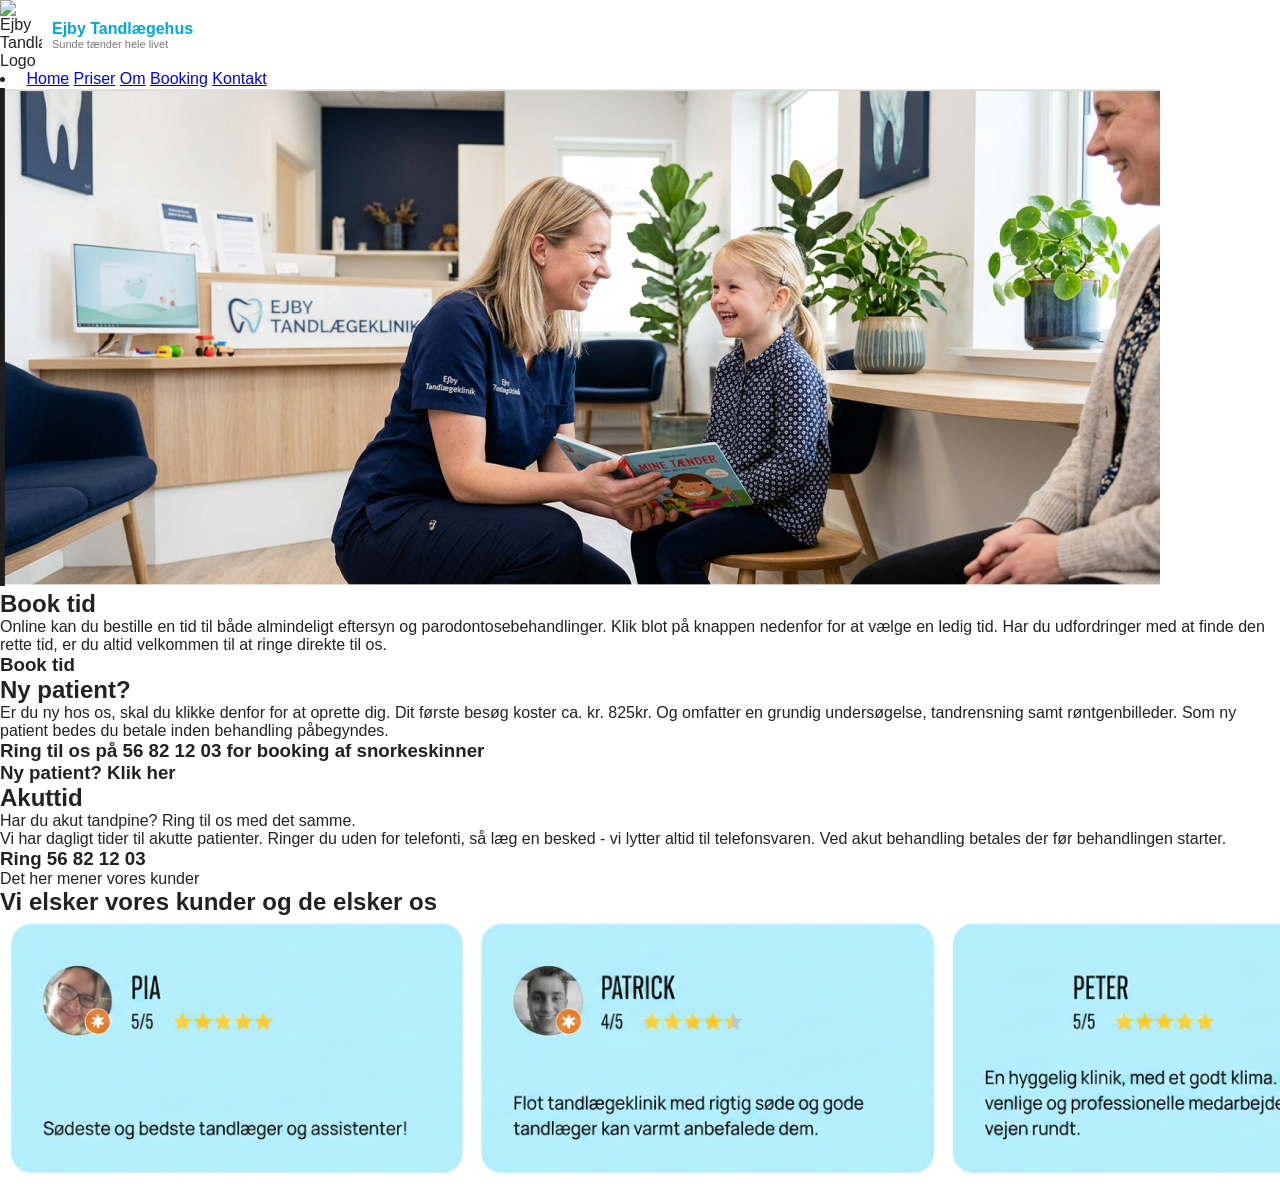
==== booking.html @ b9e82856 "ny" ====
<!doctype html>
<html lang="da">
  <head>
    <meta charset="UTF-8" />
    <meta name="viewport" content="width=device-width, initial-scale=1.0" />
    <title>ejbytandklinik</title>
    <link rel="stylesheet" href="css/style.css" />
  </head>
  <header>
    <div class="container nav-container">
      <div class="logo">
        <img src="images/logo.png" alt="Ejby Tandlægehus Logo" />
        <div class="logo-text">
          <h1>Ejby Tandlægehus</h1>
          <p>Sunde tænder hele livet</p>
        </div>
      </div>

      <nav>
        <li>
          <a href="index.html"><img src="" alt="" /></a>
          <a href="index.html">Home</a>
          <a href="priser.html">Priser</a>
          <a href="om.html">Om</a>
          <a href="booking.html">Booking</a>
          <a href="kontakt.html">Kontakt</a>
        </li>
      </nav>
    </div>
  </header>
  <body>
    <img src="booking.img" alt="bookingbillede" />
    <section>
      <h2>Book tid</h2>
      <p>
        Online kan du bestille en tid til både almindeligt eftersyn og parodontosebehandlinger. Klik blot på knappen nedenfor for at vælge en ledig tid. Har du udfordringer med at finde den rette tid, er du altid velkommen til at ringe direkte til
        os.
      </p>
      <div>
        <h3>Book tid</h3>
      </div>
    </section>
    <section>
      <section>
        <h2>Ny patient?</h2>
        <p>Er du ny hos os, skal du klikke denfor for at oprette dig. Dit første besøg koster ca. kr. 825kr. Og omfatter en grundig undersøgelse, tandrensning samt røntgenbilleder. Som ny patient bedes du betale inden behandling påbegyndes.</p>
        <h3>Ring til os på 56 82 12 03 for booking af snorkeskinner</h3>
        <div>
          <h3>Ny patient? Klik her</h3>
        </div>
      </section>

      <section>
        <h2>Akuttid</h2>
        <p>Har du akut tandpine? Ring til os med det samme.</p>
        <p>Vi har dagligt tider til akutte patienter. Ringer du uden for telefonti, så læg en besked - vi lytter altid til telefonsvaren. Ved akut behandling betales der før behandlingen starter.</p>
        <div>
          <h3>Ring 56 82 12 03</h3>
        </div>
      </section>
      <p>Det her mener vores kunder</p>
      <h1>Vi elsker vores kunder og de elsker os</h1>
      <img src="Skærmbillede 2026-05-21 kl. 14.10.11.png" alt="skærmbillede" />
    </section>
  </body>
</html>
---- css/style.css ----
* {
  margin: 0;
  padding: 0;
  box-sizing: border-box;
}

body {
  font-family: Arial, sans-serif;
  background: #ffffff;
  color: #222;
}

/* MOBILE FIRST */

/* HEADER */
.header {
  display: flex;
  justify-content: space-between;
  align-items: center;
  padding: 16px;
  background: white;
  border-bottom: 1px solid #ddd;
}

.logo {
  display: flex;
  align-items: center;
  gap: 10px;
}

.logo img {
  width: 42px;
  height: auto;
}

.logo-text h1 {
  font-size: 16px;
  color: #00a8d8;
}

.logo-text p {
  font-size: 11px;
  color: #777;
}

/* BURGER MENU */
.menu-btn {
  font-size: 28px;
  background: none;
  border: none;
  cursor: pointer;
}

/* DESKTOP NAV skjult på mobil */
.desktop-nav {
  display: none;
}

/* HERO */
.hero {
  width: 100%;
}

.hero img {
  width: 100%;
  display: block;
  object-fit: cover;
}

.hero-card {
  padding: 24px 16px;
  text-align: center;
  background: white;
}

.hero-card h2 {
  font-size: 26px;
  margin-bottom: 16px;
  line-height: 1.3;
}

.hero-card p {
  font-size: 15px;
  color: #444;
  line-height: 1.6;
  margin-bottom: 24px;
}

.hero-buttons {
  display: flex;
  flex-direction: column;
  gap: 12px;
}

.primary-btn {
  display: block;
  background: #00b7e5;
  color: white;
  text-decoration: none;
  padding: 14px;
  border-radius: 999px;
  font-weight: bold;
  transition: 0.3s;
}

.primary-btn:hover {
  background: #0097bf;
}

/* FOOTER */
footer {
  padding: 20px;
  text-align: center;
  background: #f5f5f5;
}

footer p {
  font-size: 11px;
  color: #777;
  line-height: 1.6;
}

/* TABLET */
@media (min-width: 768px) {
  .hero {
    position: relative;
  }

  .hero-card {
    max-width: 520px;
    margin: -80px auto 0;
    background: rgba(230, 230, 230, 0.95);
    padding: 40px;
    position: relative;
    z-index: 2;
  }

  .hero-card h2 {
    font-size: 34px;
  }

  .hero-buttons {
    max-width: 300px;
    margin: 0 auto;
  }
}

/* DESKTOP */
@media (min-width: 1024px) {
  .header {
    max-width: 1200px;
    margin: 0 auto;
    padding: 20px 40px;
  }

  .menu-btn {
    display: none;
  }

  .desktop-nav {
    display: flex;
    align-items: center;
    gap: 28px;
  }

  .desktop-nav a {
    text-decoration: none;
    color: #222;
    font-size: 14px;
    font-weight: bold;
  }

  .booking-btn {
    background: #00b7e5;
    color: white;
    padding: 10px 18px;
    border-radius: 4px;
  }

  .hero {
    max-width: 1200px;
    margin: 0 auto;
  }

  .hero img {
    height: 600px;
    object-fit: cover;
  }

  .hero-card {
    position: absolute;
    left: 50%;
    bottom: 60px;
    transform: translateX(-50%);
    margin: 0;
  }

  footer {
    max-width: 1200px;
    margin: 0 auto;
  }
}

.about-hero img {
  width: 100%;
  display: block;
  object-fit: cover;
}

.about-section {
  background: #f3f3f3;
  padding: 20px 16px 40px;
}

.about-card {
  background: #eeeeee;
  border-radius: 24px;
  padding: 24px;
}

.about-card h2 {
  font-size: 28px;
  margin-bottom: 20px;
  line-height: 1.3;
}

.about-card h3 {
  font-size: 22px;
  margin: 24px 0 16px;
}

.about-card p {
  font-size: 16px;
  line-height: 1.7;
  color: #333;
  margin-bottom: 18px;
}

/* TABLET */
@media (min-width: 768px) {
  .about-section {
    padding: 40px;
  }

  .about-card {
    max-width: 850px;
    margin: 0 auto;
    padding: 50px;
  }

  .about-card h2 {
    font-size: 40px;
  }

  .about-card h3 {
    font-size: 30px;
  }

  .about-card p {
    font-size: 18px;
  }
}

/* DESKTOP */
@media (min-width: 1024px) {
  .about-hero,
  .about-section,
  footer {
    max-width: 1200px;
    margin: 0 auto;
  }

  .about-hero img {
    height: 550px;
    object-fit: cover;
  }

  .about-card {
    padding: 70px;
    border-radius: 30px;
    margin-top: 40px;
    margin-bottom: 40px;
  }

  .about-card h2 {
    font-size: 48px;
  }

  .about-card h3 {
    font-size: 34px;
  }

  .about-card p {
    font-size: 19px;
    max-width: 900px;
  }
}
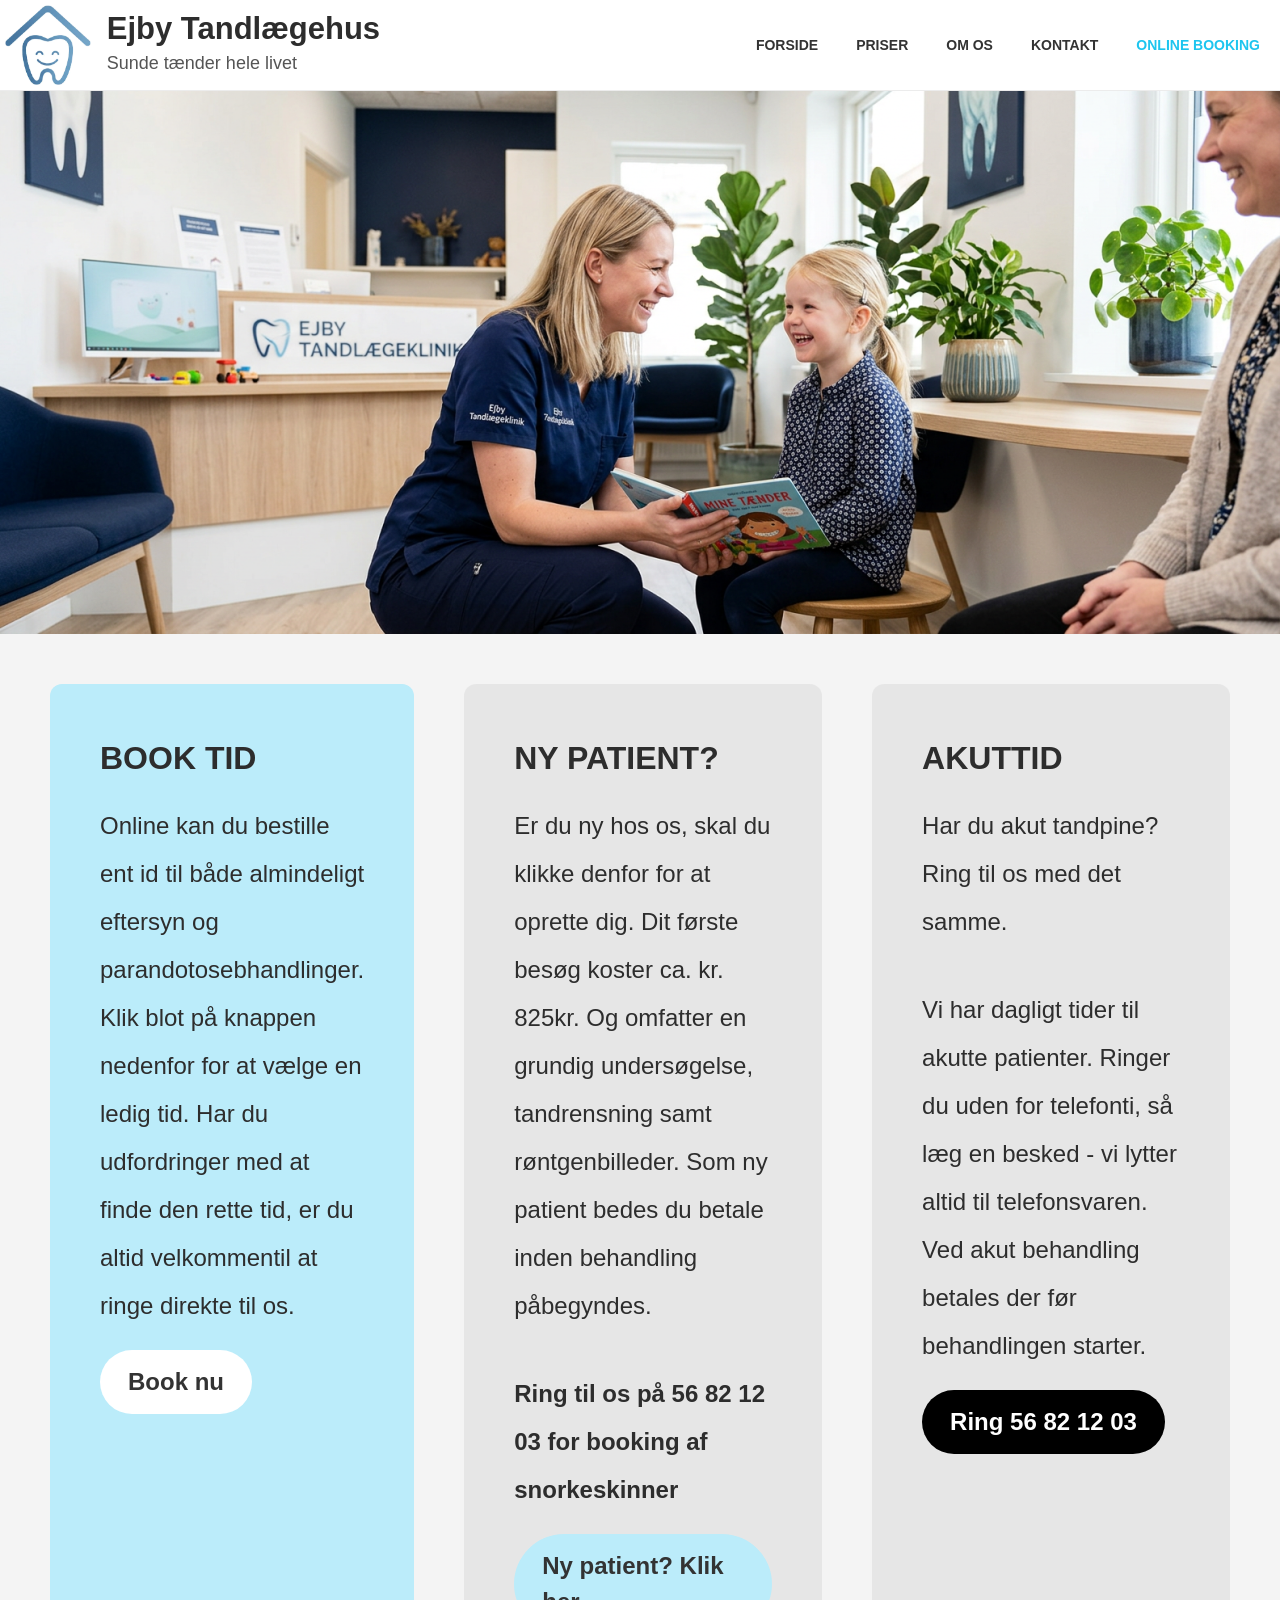
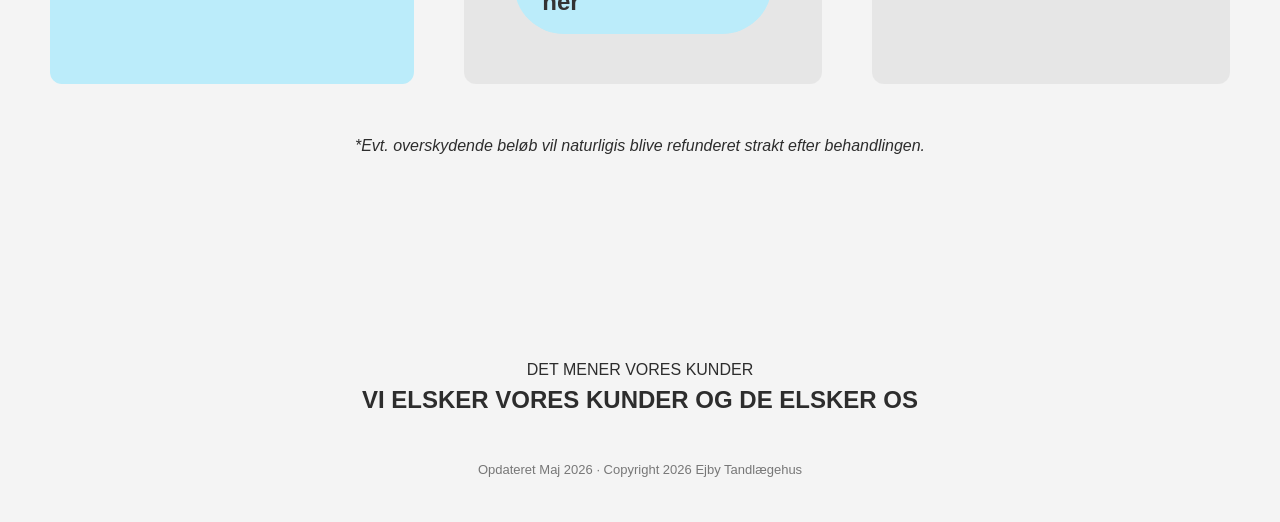
==== commit 0a765664: "css" ====
--- a/booking.html
+++ b/booking.html
@@ -1,66 +1,121 @@
 <!doctype html>
-<html lang="da">
+<html lang="en">
   <head>
     <meta charset="UTF-8" />
     <meta name="viewport" content="width=device-width, initial-scale=1.0" />
-    <title>ejbytandklinik</title>
-    <link rel="stylesheet" href="css/style.css" />
+    <title>Priser</title>
+    <link rel="stylesheet" href="css/priser.css" />
+    <link rel="stylesheet" href="css/booking.css" />
   </head>
-  <header>
-    <div class="container nav-container">
-      <div class="logo">
-        <img src="images/logo.png" alt="Ejby Tandlægehus Logo" />
-        <div class="logo-text">
-          <h1>Ejby Tandlægehus</h1>
-          <p>Sunde tænder hele livet</p>
+
+  <body>
+    <header>
+      <div class="header-container header-inner">
+        <div class="logo">
+          <div>
+            <img src="imgs/nytlogo.png" alt="Ejby Tandlægehus logo" />
+          </div>
+
+          <div class="logo-text">
+            <h1>Ejby Tandlægehus</h1>
+            <p>Sunde tænder hele livet</p>
+          </div>
+        </div>
+
+        <nav>
+          <a href="index.html">Forside</a>
+          <a href="priser.html">Priser</a>
+          <a href="om-os.html">Om os</a>
+          <a href="kontakt.html">Kontakt</a>
+          <a href="booking.html"  class="active" class="booking-btn">Online Booking</a>
+        </nav>
+
+        <div class="mobile-toggle">
+          <span></span>
+          <span></span>
+          <span></span>
         </div>
       </div>
+    </header>
 
-      <nav>
-        <li>
-          <a href="index.html"><img src="" alt="" /></a>
-          <a href="index.html">Home</a>
-          <a href="priser.html">Priser</a>
-          <a href="om.html">Om</a>
-          <a href="booking.html">Booking</a>
-          <a href="kontakt.html">Kontakt</a>
-        </li>
-      </nav>
-    </div>
-  </header>
-  <body>
-    <img src="booking.img" alt="bookingbillede" />
-    <section>
-      <h2>Book tid</h2>
-      <p>
-        Online kan du bestille en tid til både almindeligt eftersyn og parodontosebehandlinger. Klik blot på knappen nedenfor for at vælge en ledig tid. Har du udfordringer med at finde den rette tid, er du altid velkommen til at ringe direkte til
-        os.
+    <main>
+<div class="hero-banner">
+<img src="imgs/omos1.png" alt="venteværelse med læge og patient" />
+</div>
+
+
+
+    <div class="grid3-1">
+
+      <div class="gridblue">
+        <h1>BOOK TID</h1>
+        <p>Online kan du bestille ent id til både almindeligt eftersyn og parandotosebhandlinger. Klik blot på knappen nedenfor for at vælge en ledig tid. Har du udfordringer med at finde den rette tid, er du altid velkommentil at ringe direkte til os.</p>
+        <div class="book-btn"><h2>Book nu</h2></div>
+      </div>
+
+
+      <div class="gridgray">
+        <h1>NY PATIENT?</h1>
+        <p>Er du ny hos os, skal du klikke denfor for at oprette dig. Dit første besøg koster ca. kr. 825kr. Og omfatter en grundig undersøgelse, tandrensning samt røntgenbilleder. Som ny patient bedes du betale inden behandling påbegyndes.
       </p>
-      <div>
-        <h3>Book tid</h3>
+      <p class="bold">Ring til os på 56 82 12 03 for booking af snorkeskinner</p>
+      <div class="patient-btn">
+        <h2> Ny patient? Klik her</h2>
       </div>
-    </section>
-    <section>
-      <section>
-        <h2>Ny patient?</h2>
-        <p>Er du ny hos os, skal du klikke denfor for at oprette dig. Dit første besøg koster ca. kr. 825kr. Og omfatter en grundig undersøgelse, tandrensning samt røntgenbilleder. Som ny patient bedes du betale inden behandling påbegyndes.</p>
-        <h3>Ring til os på 56 82 12 03 for booking af snorkeskinner</h3>
-        <div>
-          <h3>Ny patient? Klik her</h3>
-        </div>
-      </section>
+      </div>
 
-      <section>
-        <h2>Akuttid</h2>
+
+      <div class="gridgray">
+        <h1>AKUTTID</h1>
         <p>Har du akut tandpine? Ring til os med det samme.</p>
         <p>Vi har dagligt tider til akutte patienter. Ringer du uden for telefonti, så læg en besked - vi lytter altid til telefonsvaren. Ved akut behandling betales der før behandlingen starter.</p>
+        <div class="akut-btn">
+          <h2>Ring 56 82 12 03</h2>
+        </div>
+
+      </div>
+
+    </div>
+
+    <div class="cursive">
+      <p class="center">
+        *Evt. overskydende beløb vil naturligis blive refunderet strakt efter behandlingen. 
+      </p>
+    </div>
+
+
+
+
+
+
+    <section class="space-top">
+
+      <div class="center">
+
         <div>
-          <h3>Ring 56 82 12 03</h3>
-        </div>
-      </section>
-      <p>Det her mener vores kunder</p>
-      <h1>Vi elsker vores kunder og de elsker os</h1>
-      <img src="Skærmbillede 2026-05-21 kl. 14.10.11.png" alt="skærmbillede" />
+        <p>DET MENER VORES KUNDER</p>
+      </div>
+
+      <div>
+        <h1>VI ELSKER VORES KUNDER OG DE ELSKER OS</h1>
+      </div>
+
+      
+    
+    
+    
+    </div>
+    
     </section>
+
+
+
+
+
+
+
+    </main>
+
+    <footer>Opdateret Maj 2026 · Copyright 2026 Ejby Tandlægehus</footer>
   </body>
 </html>
--- a/css/priser.css
+++ b/css/priser.css
@@ -0,0 +1,516 @@
+* {
+  margin: 0;
+  padding: 0;
+  box-sizing: border-box;
+}
+
+html,
+body {
+  overscroll-behavior: none;
+}
+
+body {
+  font-family: "Inter", sans-serif;
+  background: #f4f4f4;
+  color: #2d2d2d;
+  line-height: 1.5;
+}
+
+a {
+  text-decoration: none;
+  color: inherit;
+}
+
+img {
+  width: 100%;
+  display: block;
+}
+
+.container {
+  width: 100%;
+  max-width: 1180px;
+  margin: 0 auto;
+  padding: 0 20px;
+}
+
+/* HEADER */
+
+header {
+  background: #fff;
+  border-bottom: 1px solid #ececec;
+  position: sticky;
+  top: 0;
+  z-index: 20;
+}
+
+
+
+.header-inner {
+  max-height: 100%;
+  display: flex;
+  align-items: center;
+  justify-content: space-between;
+}
+
+.header-container {
+  width: 100%;
+  max-width: 1920px;
+  margin: 0 auto;
+  padding: 0 20px 0 0;
+}
+
+.logo {
+  display: flex;
+  align-items: center;
+  gap: 16px;
+  max-height: 100%;
+  position: relative;
+  padding: 5px;
+}
+
+.logo img {
+  max-height: 80px;
+}
+
+.logo-icon {
+  width: 70px;
+  height: 70px;
+  background: #1dc5ef;
+  border-radius: 12px;
+  position: relative;
+}
+
+.logo-icon::before {
+  content: "";
+  position: absolute;
+  width: 38px;
+  height: 38px;
+  background: white;
+  border-radius: 50%;
+  left: 50%;
+  top: 52%;
+  transform: translate(-50%, -50%);
+}
+
+.logo-text h1 {
+  font-size: 31px;
+  font-weight: 600;
+  line-height: 1;
+  margin-bottom: 6px;
+}
+
+.logo-text p {
+  font-size: 18px;
+  color: #555;
+}
+
+nav {
+  display: flex;
+  align-items: center;
+  gap: 38px;
+}
+
+nav a {
+  font-size: 14px;
+  font-weight: 700;
+  color: #333;
+  text-transform: uppercase;
+}
+
+nav a.active {
+  color: #1dc5ef;
+}
+
+.booking-btn {
+  background: #1dc5ef;
+  color: white;
+  padding: 13px 22px;
+  border-radius: 8px;
+  font-size: 14px;
+  font-weight: 700;
+  box-shadow: 0 8px 18px rgba(29, 197, 239, 0.28);
+}
+
+.mobile-toggle {
+  display: none;
+  flex-direction: column;
+  gap: 6px;
+  cursor: pointer;
+}
+
+.mobile-toggle span {
+  width: 34px;
+  height: 4px;
+  background: #1dc5ef;
+  border-radius: 999px;
+}
+
+/* HERO */
+
+.hero-banner img {
+  border-radius: 0px;
+  margin: 0px;
+  width: 100%;
+}
+
+/* INFO BOXES */
+
+.info-grid {
+  display: grid;
+  grid-template-columns: repeat(2, 1fr);
+  gap: 18px;
+  margin: 32px 0 40px;
+}
+
+.info-box {
+  background: #eef8fb;
+  border-radius: 6px;
+  padding: 24px;
+  display: flex;
+  gap: 18px;
+  align-items: flex-start;
+  outline: 1px solid #1dc5ef;
+}
+
+.info-icon {
+  min-width: 52px;
+  width: 52px;
+  height: 52px;
+  border: 2px solid #1dc5ef;
+  border-radius: 12px;
+}
+
+.info-box h3 {
+  font-size: 13px;
+  text-transform: uppercase;
+  margin-bottom: 8px;
+  color: #3d3d3d;
+}
+
+.info-box p {
+  font-size: 14px;
+  color: #666;
+}
+
+.info-box a {
+  color: #1dc5ef;
+  font-weight: 600;
+  display: inline-block;
+  margin-top: 10px;
+  font-size: 14px;
+}
+
+/* HERO CARD */
+
+.hero {
+  position: relative;
+}
+
+.hero-card {
+  position: absolute;
+  left: 50%;
+  bottom: -120px;
+  transform: translateX(-50%);
+  width: 520px;
+  background: rgba(255, 255, 255, 0.7);  
+  padding: 40px;
+  text-align: center;
+}
+
+.hero-card h2 {
+  font-size: 26px;
+  margin-bottom: 16px;
+  line-height: 1.3;
+}
+
+.hero-card p {
+  font-size: 15px;
+  color: #444;
+  line-height: 1.6;
+  margin-bottom: 24px;
+}
+
+@media (max-width: 768px) {
+  .hero-card {
+    position: static;
+    transform: none;
+    width: 100%;
+    margin: 0 auto;
+  }
+
+  .hero {
+    padding-bottom: 0;
+  }
+}
+
+.primary-btn {
+  display: block;
+  background: #00b7e5;
+  color: white;
+  text-decoration: none;
+  padding: 14px;
+  border-radius: 999px;
+  font-weight: bold;
+  transition: 0.3s;
+  margin-bottom: 10px;
+}
+
+.primary-btn:hover {
+  background: #0097bf;
+}
+
+/* TABLE */
+
+.pricing-card {
+  background: white;
+  border: 1px solid #1dc5ef;
+  border-radius: 26px;
+  overflow: hidden;
+  margin-bottom: 40px;
+}
+
+.pricing-header,
+.pricing-row {
+  display: grid;
+  grid-template-columns: 1.8fr 0.6fr 0.6fr;
+  align-items: start;
+}
+
+.pricing-header {
+  padding: 28px 36px 18px;
+  font-size: 14px;
+  font-weight: 700;
+  text-transform: uppercase;
+}
+
+.pricing-header div:nth-child(2) {
+  color: #1dc5ef;
+}
+
+.pricing-row {
+  padding: 26px 36px;
+  border-top: 1px solid #dfeef4;
+  font-size: 17px;
+}
+
+.pricing-row p {
+  max-width: 580px;
+  color: #444;
+}
+
+.price-blue {
+  color: #1dc5ef;
+  font-weight: 700;
+}
+
+.price-black {
+  color: #222;
+  font-weight: 700;
+}
+
+/* QUESTION BOX */
+
+.question-box {
+  margin-top: 28px;
+  background: #eef8fb;
+  border-radius: 12px;
+  padding: 24px 28px;
+  display: flex;
+  align-items: center;
+  gap: 18px;
+  outline: 1px solid #1dc5ef;
+}
+
+.question-circle {
+  width: 48px;
+  height: 48px;
+  border: 2px solid #1dc5ef;
+  border-radius: 50%;
+  display: flex;
+  align-items: center;
+  justify-content: center;
+  color: #1dc5ef;
+  font-size: 26px;
+  font-weight: 700;
+}
+
+.question-box strong {
+  color: #444;
+}
+
+/* FOOTER CARDS */
+
+.footer-grid {
+  margin-top: 90px;
+  display: grid;
+  grid-template-columns: repeat(3, 1fr);
+  gap: 20px;
+}
+
+.footer-card {
+  background: white;
+  border: 1px solid #e7e7e7;
+  border-radius: 18px;
+  padding: 34px 28px;
+  text-align: center;
+  min-height: 230px;
+}
+
+.footer-card img {
+  width: 52px;
+  display: block;
+  margin: 0 auto 20px;
+}
+
+.footer-icon {
+  width: 52px;
+  height: 52px;
+  border: 2px solid #1dc5ef;
+  border-radius: 14px;
+  margin: 0 auto 20px;
+}
+
+.footer-card h3 {
+  margin-bottom: 12px;
+  font-size: 22px;
+}
+
+.footer-card p {
+  color: #555;
+  font-size: 15px;
+}
+
+.footer-card a {
+  color: #1dc5ef;
+  font-weight: 700;
+  display: inline-block;
+  margin-top: 12px;
+}
+
+footer {
+  text-align: center;
+  color: #777;
+  font-size: 13px;
+  padding: 42px 20px;
+}
+
+/* MOBILE */
+
+@media (max-width: 768px) {
+  .header-inner {
+    height: 110px;
+  }
+
+  nav {
+    display: none;
+  }
+
+  .mobile-toggle {
+    display: flex;
+  }
+
+  .logo-icon {
+    width: 58px;
+    height: 58px;
+  }
+
+  .logo-text h1 {
+    font-size: 24px;
+  }
+
+  .logo-text p {
+    font-size: 15px;
+  }
+
+  .info-grid {
+    grid-template-columns: 1fr;
+  }
+
+  .pricing-header,
+  .pricing-row {
+    grid-template-columns: 1.4fr 0.7fr 0.7fr;
+  }
+
+  .pricing-row {
+    padding: 20px;
+    font-size: 15px;
+  }
+
+  .pricing-header {
+    padding: 20px;
+  }
+
+  .footer-grid {
+    grid-template-columns: 1fr;
+    margin-top: 60px;
+  }
+
+  .footer-card {
+    min-height: auto;
+  }
+}
+
+@media (max-width: 768px) {
+  .container {
+    padding: 0 14px;
+  }
+
+  .header-inner {
+    height: 90px;
+  }
+
+  .logo {
+    gap: 12px;
+  }
+
+  .logo-icon {
+    width: 50px;
+    height: 50px;
+  }
+
+  .logo-text h1 {
+    font-size: 20px;
+  }
+
+  .logo-text p {
+    font-size: 13px;
+  }
+
+  .pricing-card {
+    border-radius: 18px;
+  }
+
+  .pricing-header,
+  .pricing-row {
+    grid-template-columns: 1fr;
+    gap: 10px;
+  }
+
+  .pricing-header {
+    display: none;
+  }
+
+  .pricing-row {
+    padding: 22px 18px;
+  }
+
+  .pricing-row p {
+    font-size: 15px;
+  }
+
+  .price-blue::before {
+    content: "Sygesikring: ";
+    color: #777;
+    font-weight: 500;
+  }
+
+  .price-black::before {
+    content: "Privatpris: ";
+    color: #777;
+    font-weight: 500;
+  }
+
+  .question-box {
+    padding: 18px;
+  }
+}
--- a/css/booking.css
+++ b/css/booking.css
@@ -0,0 +1,82 @@
+
+/* GRID*/
+
+.grid3-1 {
+    display: grid;
+    grid-template-columns: 1fr 1fr 1fr;
+    gap: 50px;
+    background: ;
+    margin: 50px;
+}
+.grid3-1 p {
+    font-size: 24px;
+    line-height: 2;
+    padding-top: 20px;
+    padding-bottom: 20px;
+}
+
+
+.gridblue {
+    background: #BBECFA;
+    padding: 20px;
+    border-radius: 12px;
+    padding: 50px;
+}
+
+.gridgray {
+    background: rgb(217,217,217, 0.5);
+    padding: 50px;
+    border-radius: 12px;
+}
+
+/* BUTTONS */
+
+.book-btn {
+    display: inline-block;
+    background: white;
+    color: #333;
+    text-decoration: none;
+    padding: 14px 28px;
+    border-radius: 999px;
+    font-weight: bold;
+    transition: 0.3s;
+}
+
+.patient-btn {
+    display: inline-block;
+    background: #bbecfa;
+    color: #333;
+    text-decoration: none;
+    padding: 14px 28px;
+    border-radius: 999px;
+    font-weight: bold;
+    transition: 0.3s;
+}
+
+.akut-btn {
+    display: inline-block;
+    background: Black;
+    color: White;
+    text-decoration: none;
+    padding: 14px 28px;
+    border-radius: 999px;
+    transition: 0.3s;
+
+}
+
+
+.bold {
+    font-weight: bold;
+}
+
+.center {
+    text-align: center;
+}
+
+.cursive {
+font-style: italic;
+}
+
+.space-top {
+    margin-top: 200px;
+}
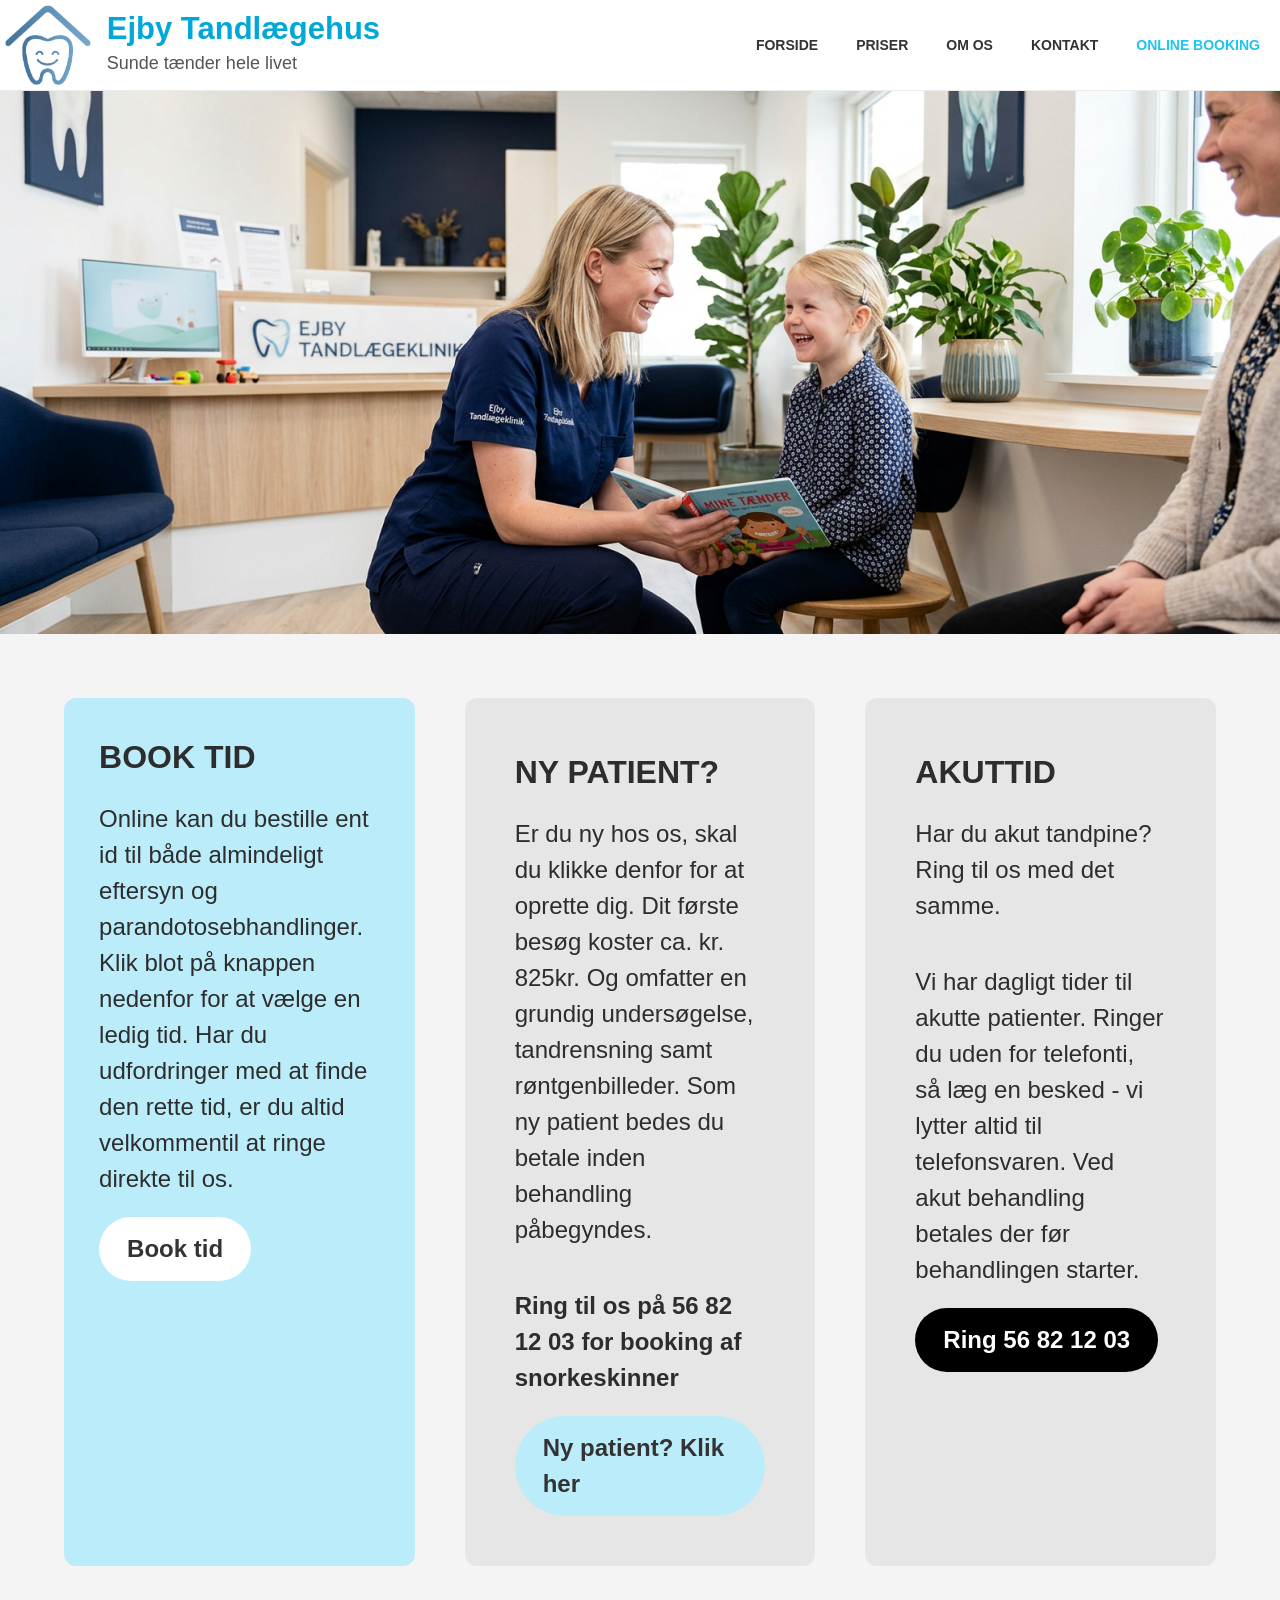
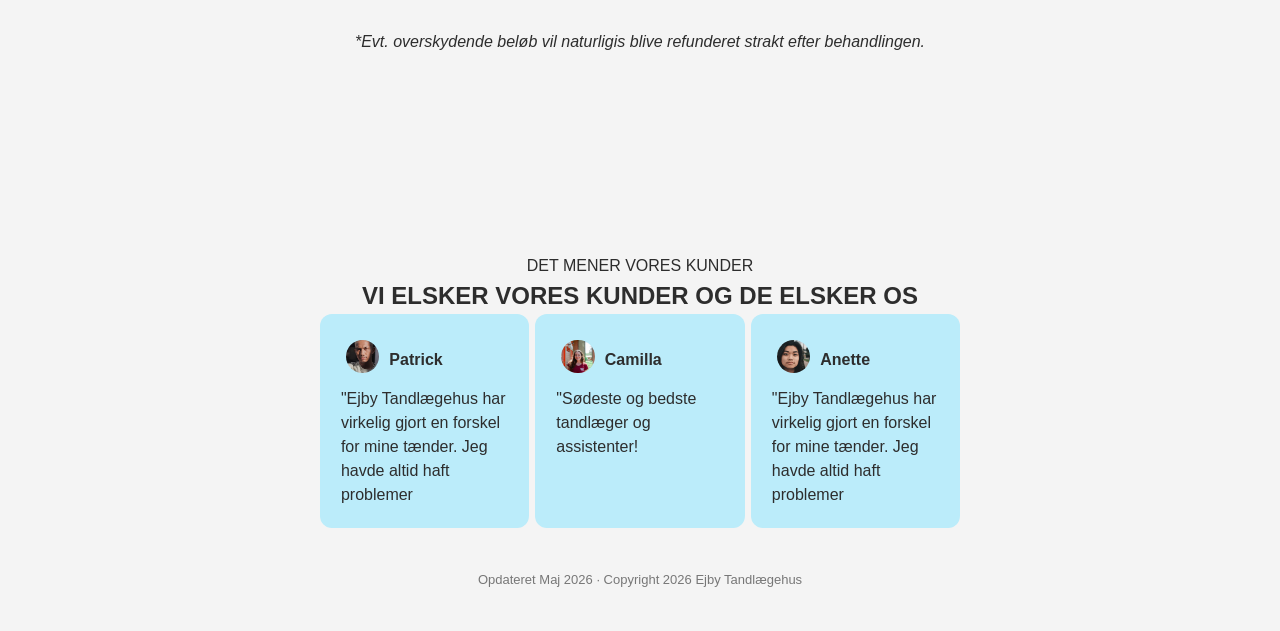
==== commit d41d4739: "online booking færdiggjort" ====
--- a/booking.html
+++ b/booking.html
@@ -50,7 +50,7 @@
       <div class="gridblue">
         <h1>BOOK TID</h1>
         <p>Online kan du bestille ent id til både almindeligt eftersyn og parandotosebhandlinger. Klik blot på knappen nedenfor for at vælge en ledig tid. Har du udfordringer med at finde den rette tid, er du altid velkommentil at ringe direkte til os.</p>
-        <div class="book-btn"><h2>Book nu</h2></div>
+        <div class="book-btn"><h2>Book tid</h2></div>
       </div>
 
 
@@ -100,7 +100,31 @@
         <h1>VI ELSKER VORES KUNDER OG DE ELSKER OS</h1>
       </div>
 
+      <div class="grid-reviews">
+
+        <div class="review-card">
+        <section class="flex">
+          <img src="imgs/pb3.webp" alt="anmeldelse" />
+          <p class="bold">Patrick</p>
+        </section>
+          <p>"Ejby Tandlægehus har virkelig gjort en forskel for mine tænder. Jeg havde altid haft problemer </p>
+      </div>
+
+        <div class="review-card">
+        <section class="flex">
+          <img src="imgs/pb2.jpg" alt="anmeldelse" />
+          <p class="bold">Camilla</p>
+        </section>
+          <p>"Sødeste og bedste tandlæger og assistenter! </p>
+      </div>
       
+      <div class="review-card">
+        <section class="flex">
+          <img src="imgs/pb1.webp" alt="anmeldelse" />
+          <p class="bold">Anette</p>
+        </section>
+          <p>"Ejby Tandlægehus har virkelig gjort en forskel for mine tænder. Jeg havde altid haft problemer </p>
+      </div>
     
     
     
--- a/css/priser.css
+++ b/css/priser.css
@@ -42,8 +42,6 @@
   top: 0;
   z-index: 20;
 }
-
-
 
 .header-inner {
   max-height: 100%;
@@ -97,6 +95,7 @@
   font-weight: 600;
   line-height: 1;
   margin-bottom: 6px;
+  color: #00a8d8;
 }
 
 .logo-text p {
@@ -212,7 +211,7 @@
   bottom: -120px;
   transform: translateX(-50%);
   width: 520px;
-  background: rgba(255, 255, 255, 0.7);  
+  background: rgba(255, 255, 255, 0.7);
   padding: 40px;
   text-align: center;
 }
--- a/css/booking.css
+++ b/css/booking.css
@@ -1,82 +1,111 @@
-
 /* GRID*/
 
-.grid3-1 {
-    display: grid;
-    grid-template-columns: 1fr 1fr 1fr;
-    gap: 50px;
-    background: ;
-    margin: 50px;
-}
-.grid3-1 p {
-    font-size: 24px;
-    line-height: 2;
-    padding-top: 20px;
-    padding-bottom: 20px;
+.grid-reviews {
+  display: grid;
+  grid-template-columns: 1fr 1fr 1fr;
+  gap: 1%;
+  max-width: 50%;
+  margin: 0 auto;
 }
 
+.review-card {
+  background: #bbecfa;
+  padding: 10%;
+  border-radius: 12px;
+}
+
+.review-card p {
+  padding-top: 5%;
+  text-align: left;
+}
+
+.flex {
+  display: flex;
+  width: 100%;
+  gap: 10px;
+  margin: 5px;
+}
+
+.flex img {
+  border-radius: 50%;
+  width: 20%;
+  aspect-ratio: 1/1;
+  object-fit: cover;
+}
+
+.grid3-1 {
+  display: grid;
+  grid-template-columns: 1fr 1fr 1fr;
+  gap: 50px;
+  margin: 5%;
+}
+
+.grid3-1 p {
+  font-size: 24px;
+  line-height: 1.5;
+  padding-top: 20px;
+  padding-bottom: 20px;
+}
 
 .gridblue {
-    background: #BBECFA;
-    padding: 20px;
-    border-radius: 12px;
-    padding: 50px;
+  background: #bbecfa;
+  padding: 10%;
+  border-radius: 12px;
 }
 
 .gridgray {
-    background: rgb(217,217,217, 0.5);
-    padding: 50px;
-    border-radius: 12px;
+  background: rgb(217, 217, 217, 0.5);
+  padding: 50px;
+  border-radius: 12px;
 }
 
 /* BUTTONS */
 
 .book-btn {
-    display: inline-block;
-    background: white;
-    color: #333;
-    text-decoration: none;
-    padding: 14px 28px;
-    border-radius: 999px;
-    font-weight: bold;
-    transition: 0.3s;
+  display: inline-block;
+  background: white;
+  color: #333;
+  text-decoration: none;
+  padding: 14px 28px;
+  border-radius: 999px;
+  font-weight: bold;
+  transition: 0.3s;
+  position: relative;
 }
 
 .patient-btn {
-    display: inline-block;
-    background: #bbecfa;
-    color: #333;
-    text-decoration: none;
-    padding: 14px 28px;
-    border-radius: 999px;
-    font-weight: bold;
-    transition: 0.3s;
+  display: inline-block;
+  background: #bbecfa;
+  color: #333;
+  text-decoration: none;
+  padding: 14px 28px;
+  border-radius: 999px;
+  font-weight: bold;
+  transition: 0.3s;
 }
 
 .akut-btn {
-    display: inline-block;
-    background: Black;
-    color: White;
-    text-decoration: none;
-    padding: 14px 28px;
-    border-radius: 999px;
-    transition: 0.3s;
-
+  display: inline-block;
+  background: Black;
+  color: White;
+  text-decoration: none;
+  padding: 14px 28px;
+  border-radius: 999px;
+  transition: 0.3s;
 }
 
-
 .bold {
-    font-weight: bold;
+  font-weight: bold;
 }
 
 .center {
-    text-align: center;
+  text-align: center;
 }
 
 .cursive {
-font-style: italic;
+  font-style: italic;
 }
 
 .space-top {
-    margin-top: 200px;
-}+  margin-top: 200px;
+}
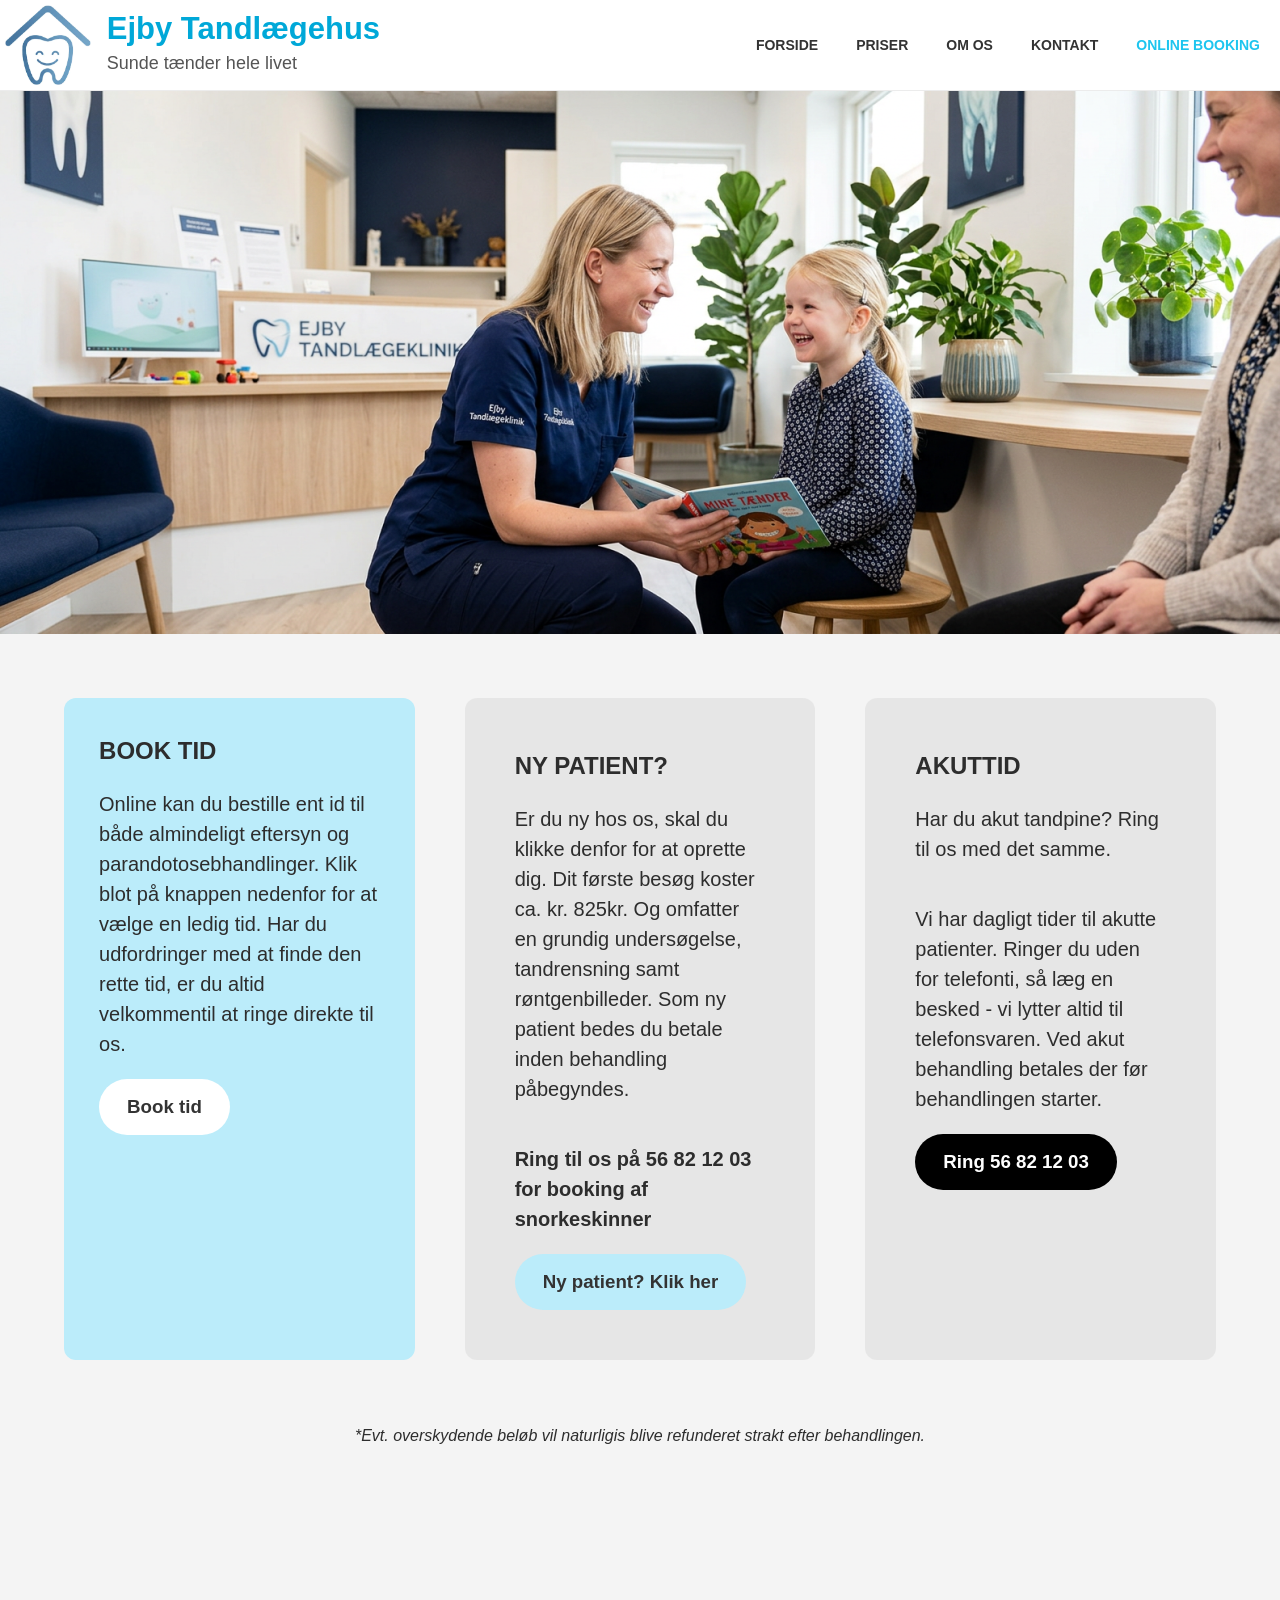
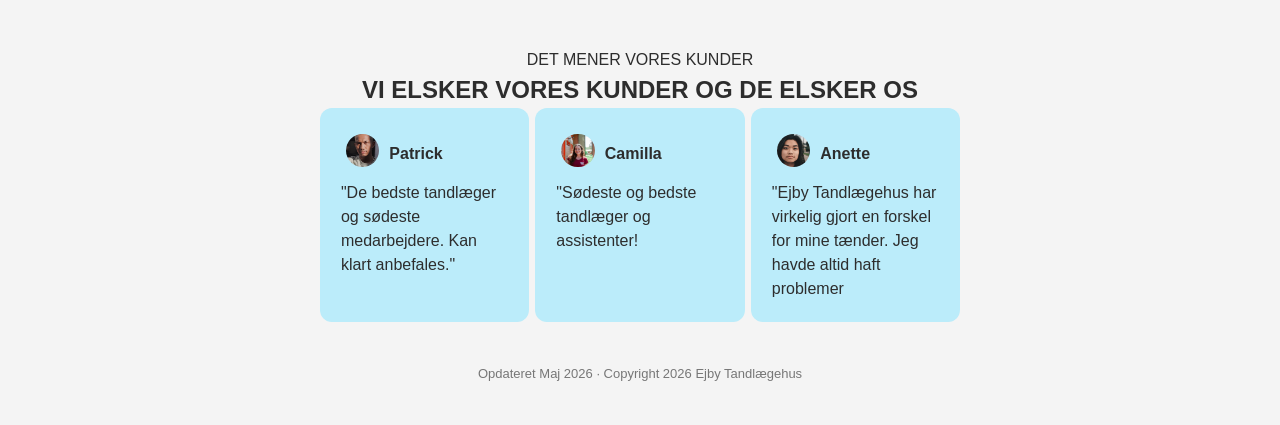
==== commit 27c1bb7e: "booking & om os" ====
--- a/booking.html
+++ b/booking.html
@@ -48,29 +48,29 @@
     <div class="grid3-1">
 
       <div class="gridblue">
-        <h1>BOOK TID</h1>
+        <h2>BOOK TID</h2>
         <p>Online kan du bestille ent id til både almindeligt eftersyn og parandotosebhandlinger. Klik blot på knappen nedenfor for at vælge en ledig tid. Har du udfordringer med at finde den rette tid, er du altid velkommentil at ringe direkte til os.</p>
-        <div class="book-btn"><h2>Book tid</h2></div>
+        <div class="book-btn"><h3>Book tid</h3></div>
       </div>
 
 
       <div class="gridgray">
-        <h1>NY PATIENT?</h1>
+        <h2>NY PATIENT?</h2>
         <p>Er du ny hos os, skal du klikke denfor for at oprette dig. Dit første besøg koster ca. kr. 825kr. Og omfatter en grundig undersøgelse, tandrensning samt røntgenbilleder. Som ny patient bedes du betale inden behandling påbegyndes.
       </p>
       <p class="bold">Ring til os på 56 82 12 03 for booking af snorkeskinner</p>
       <div class="patient-btn">
-        <h2> Ny patient? Klik her</h2>
+        <h3> Ny patient? Klik her</h3>
       </div>
       </div>
 
 
       <div class="gridgray">
-        <h1>AKUTTID</h1>
+        <h2>AKUTTID</h2>
         <p>Har du akut tandpine? Ring til os med det samme.</p>
         <p>Vi har dagligt tider til akutte patienter. Ringer du uden for telefonti, så læg en besked - vi lytter altid til telefonsvaren. Ved akut behandling betales der før behandlingen starter.</p>
         <div class="akut-btn">
-          <h2>Ring 56 82 12 03</h2>
+          <h3>Ring 56 82 12 03</h3>
         </div>
 
       </div>
@@ -107,7 +107,7 @@
           <img src="imgs/pb3.webp" alt="anmeldelse" />
           <p class="bold">Patrick</p>
         </section>
-          <p>"Ejby Tandlægehus har virkelig gjort en forskel for mine tænder. Jeg havde altid haft problemer </p>
+          <p>"De bedste tandlæger og sødeste medarbejdere. Kan klart anbefales." </p>
       </div>
 
         <div class="review-card">
--- a/css/booking.css
+++ b/css/booking.css
@@ -41,7 +41,7 @@
 }
 
 .grid3-1 p {
-  font-size: 24px;
+  font-size: 20px;
   line-height: 1.5;
   padding-top: 20px;
   padding-bottom: 20px;
@@ -109,3 +109,16 @@
 .space-top {
   margin-top: 200px;
 }
+
+
+@media (max-width: 768px) {
+  .grid-reviews {
+    grid-template-columns: 1fr;
+    max-width: 90%;
+  }
+
+  .grid3-1 {
+    grid-template-columns: 1fr;
+    gap: 30px;
+  }
+}
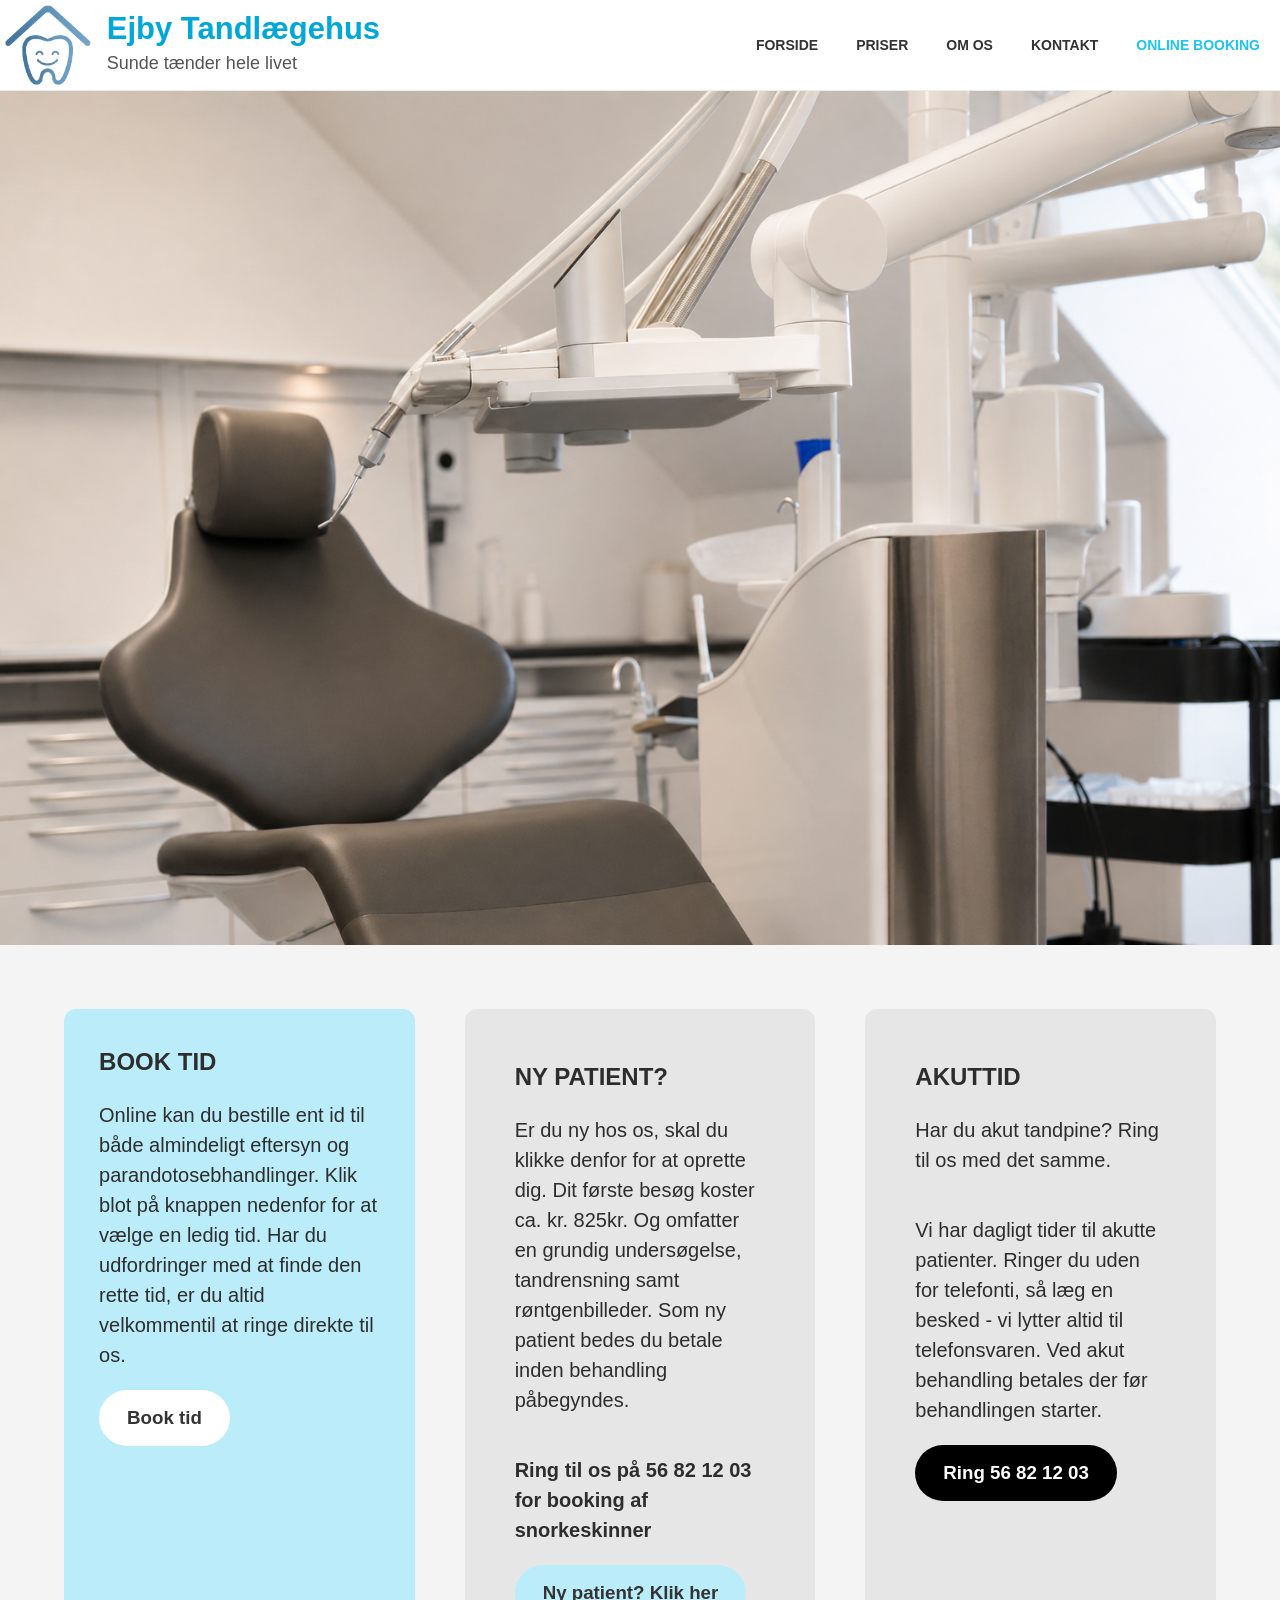
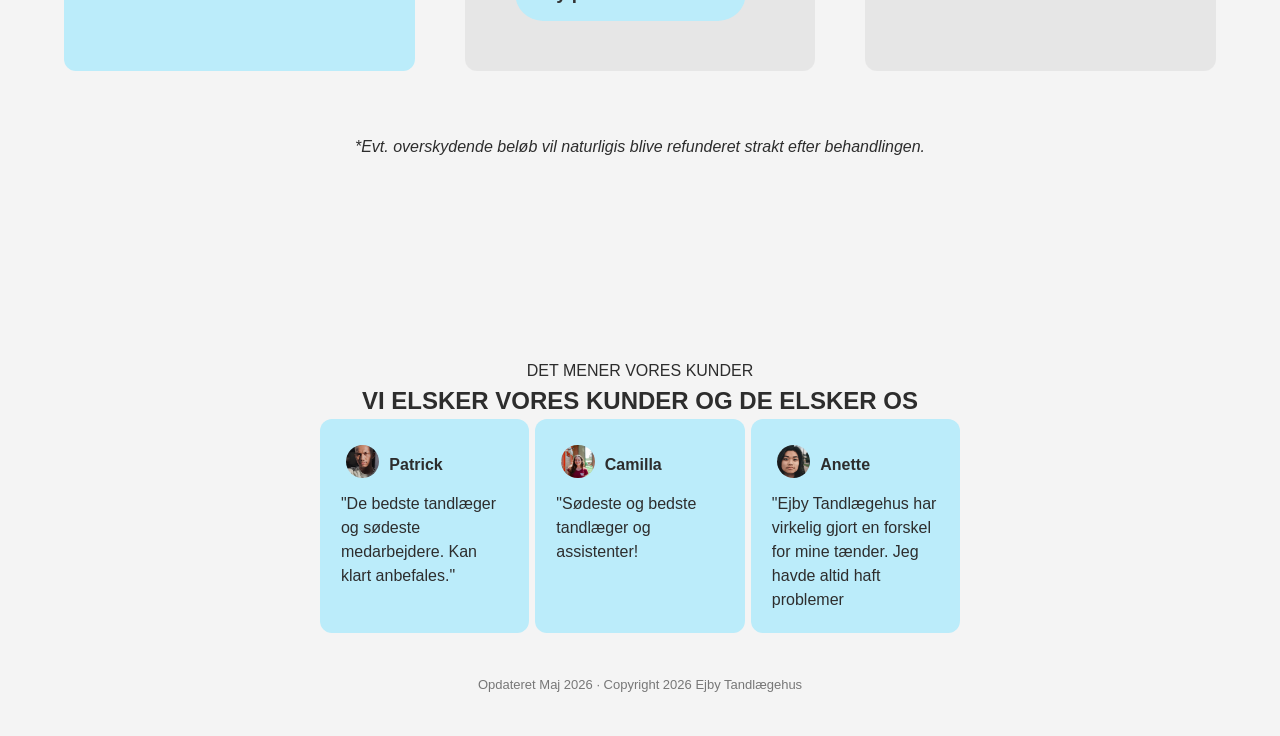
==== commit 102abd20: "billeder færdig" ====
--- a/booking.html
+++ b/booking.html
@@ -40,7 +40,7 @@
 
     <main>
 <div class="hero-banner">
-<img src="imgs/omos1.png" alt="venteværelse med læge og patient" />
+<img src="imgs/booking.png" alt="venteværelse med læge og patient" />
 </div>
 
 
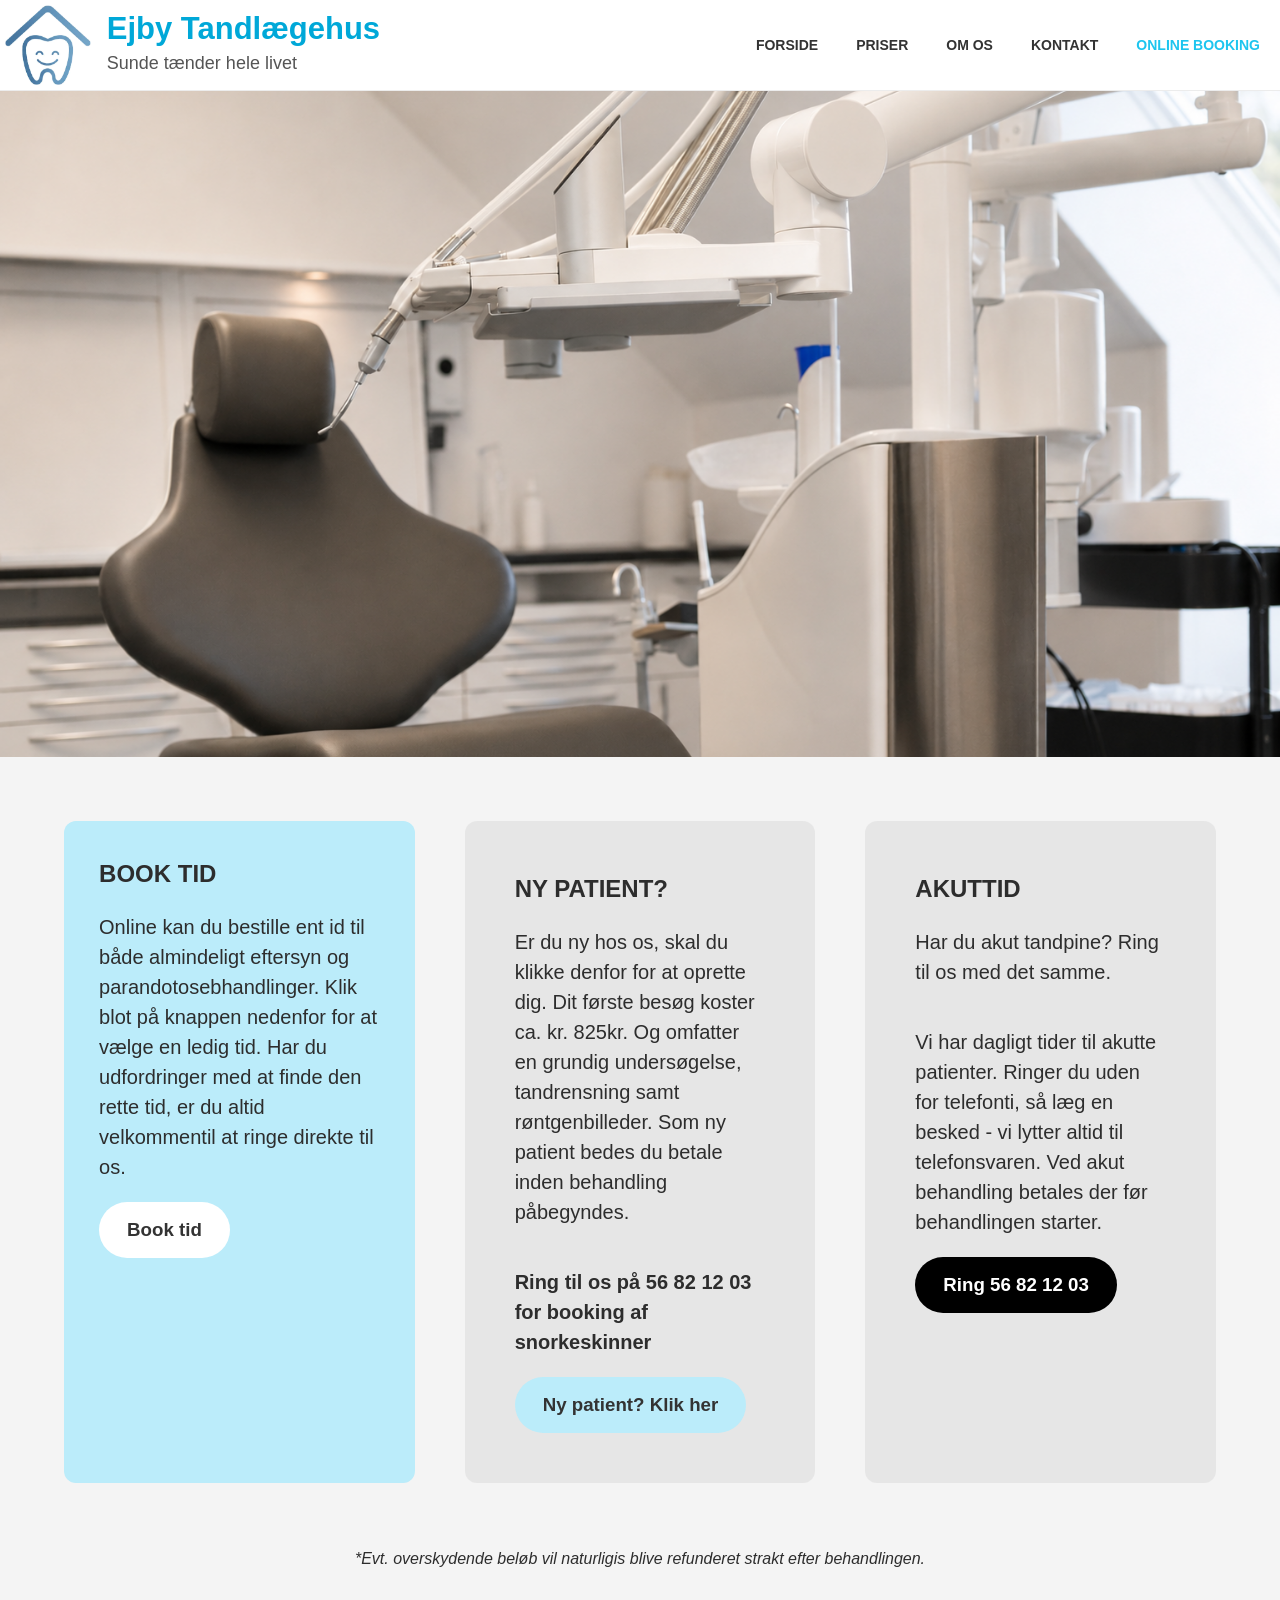
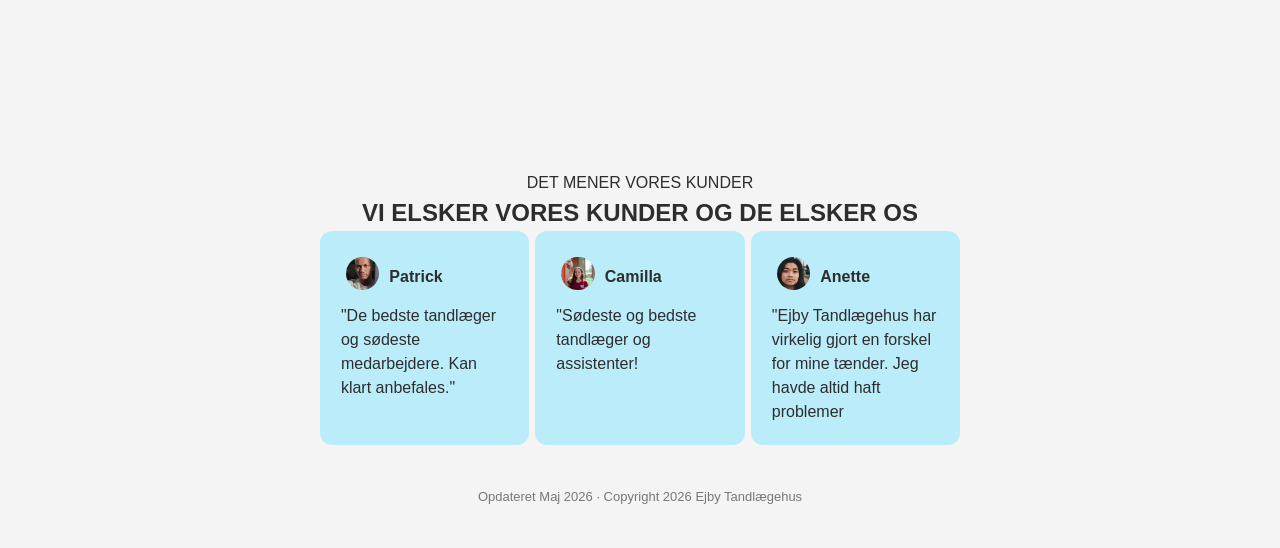
==== commit 4297a603: "Om os færdig" ====
--- a/booking.html
+++ b/booking.html
@@ -4,7 +4,7 @@
     <meta charset="UTF-8" />
     <meta name="viewport" content="width=device-width, initial-scale=1.0" />
     <title>Priser</title>
-    <link rel="stylesheet" href="css/priser.css" />
+    <link rel="stylesheet" href="css/style.css" />
     <link rel="stylesheet" href="css/booking.css" />
   </head>
 
@@ -39,7 +39,7 @@
     </header>
 
     <main>
-<div class="hero-banner">
+<div class="hero">
 <img src="imgs/booking.png" alt="venteværelse med læge og patient" />
 </div>
 
--- a/css/style.css
+++ b/css/style.css
@@ -0,0 +1,212 @@
+* {
+  margin: 0;
+  padding: 0;
+  box-sizing: border-box;
+}
+
+html,
+body {
+  overscroll-behavior: none;
+}
+
+body {
+  font-family: "Inter", sans-serif;
+  background: #f4f4f4;
+  color: #2d2d2d;
+  line-height: 1.5;
+}
+
+a {
+  text-decoration: none;
+  color: inherit;
+}
+
+img {
+  width: 100%;
+  display: block;
+}
+
+.container {
+  width: 100%;
+  max-width: 1180px;
+  margin: 0 auto;
+  padding: 0 20px;
+}
+
+/* HEADER */
+
+header {
+  background: #fff;
+  border-bottom: 1px solid #ececec;
+  position: sticky;
+  top: 0;
+  z-index: 20;
+}
+
+.header-inner {
+  max-height: 100%;
+  display: flex;
+  align-items: center;
+  justify-content: space-between;
+}
+
+.header-container {
+  width: 100%;
+  max-width: 1920px;
+  margin: 0 auto;
+  padding: 0 20px 0 0;
+}
+
+.logo {
+  display: flex;
+  align-items: center;
+  gap: 16px;
+  max-height: 100%;
+  position: relative;
+  padding: 5px;
+}
+
+.logo img {
+  max-height: 80px;
+}
+
+.logo-icon {
+  width: 70px;
+  height: 70px;
+  background: #1dc5ef;
+  border-radius: 12px;
+  position: relative;
+}
+
+.logo-icon::before {
+  content: "";
+  position: absolute;
+  width: 38px;
+  height: 38px;
+  background: white;
+  border-radius: 50%;
+  left: 50%;
+  top: 52%;
+  transform: translate(-50%, -50%);
+}
+
+.logo-text h1 {
+  font-size: 31px;
+  font-weight: 600;
+  line-height: 1;
+  margin-bottom: 6px;
+  color: #00a8d8;
+}
+
+.logo-text p {
+  font-size: 18px;
+  color: #555;
+}
+
+nav {
+  display: flex;
+  align-items: center;
+  gap: 38px;
+}
+
+nav a {
+  font-size: 14px;
+  font-weight: 700;
+  color: #333;
+  text-transform: uppercase;
+}
+
+nav a.active {
+  color: #1dc5ef;
+}
+
+.booking-btn {
+  background: #1dc5ef;
+  color: white;
+  padding: 13px 22px;
+  border-radius: 8px;
+  font-size: 14px;
+  font-weight: 700;
+  box-shadow: 0 8px 18px rgba(29, 197, 239, 0.28);
+}
+
+.mobile-toggle {
+  display: none;
+  flex-direction: column;
+  gap: 6px;
+  cursor: pointer;
+}
+
+.mobile-toggle span {
+  width: 34px;
+  height: 4px;
+  background: #1dc5ef;
+  border-radius: 999px;
+}
+
+/* HERO */
+
+.hero-banner img {
+  border-radius: 0px;
+  margin: 0px;
+  width: 100%;
+  object-fit: cover;
+}
+
+.hero {
+  position: relative;
+  width: 100%;
+  height: 74vh;
+  overflow: hidden;
+}
+
+.hero img {
+  width: 100%;
+  height: 100%;
+  object-fit: cover;
+  object-position: center;
+}
+
+.hero-card {
+  position: absolute;
+  left: 50%;
+  bottom: -120px;
+  transform: translateX(-50%);
+  width: 520px;
+  background: rgba(255, 255, 255, 0.7);
+  padding: 40px;
+  text-align: center;
+}
+
+.hero-card h2 {
+  font-size: 26px;
+  margin-bottom: 16px;
+  line-height: 1.3;
+}
+
+.hero-card p {
+  font-size: 15px;
+  color: #444;
+  line-height: 1.6;
+  margin-bottom: 24px;
+}
+
+footer {
+  text-align: center;
+  color: #777;
+  font-size: 13px;
+  padding: 42px 20px;
+}
+
+@media (max-width: 768px) {
+  .hero-card {
+    position: static;
+    transform: none;
+    width: 100%;
+    margin: 0 auto;
+  }
+
+  .hero {
+    padding-bottom: 0;
+  }
+}
